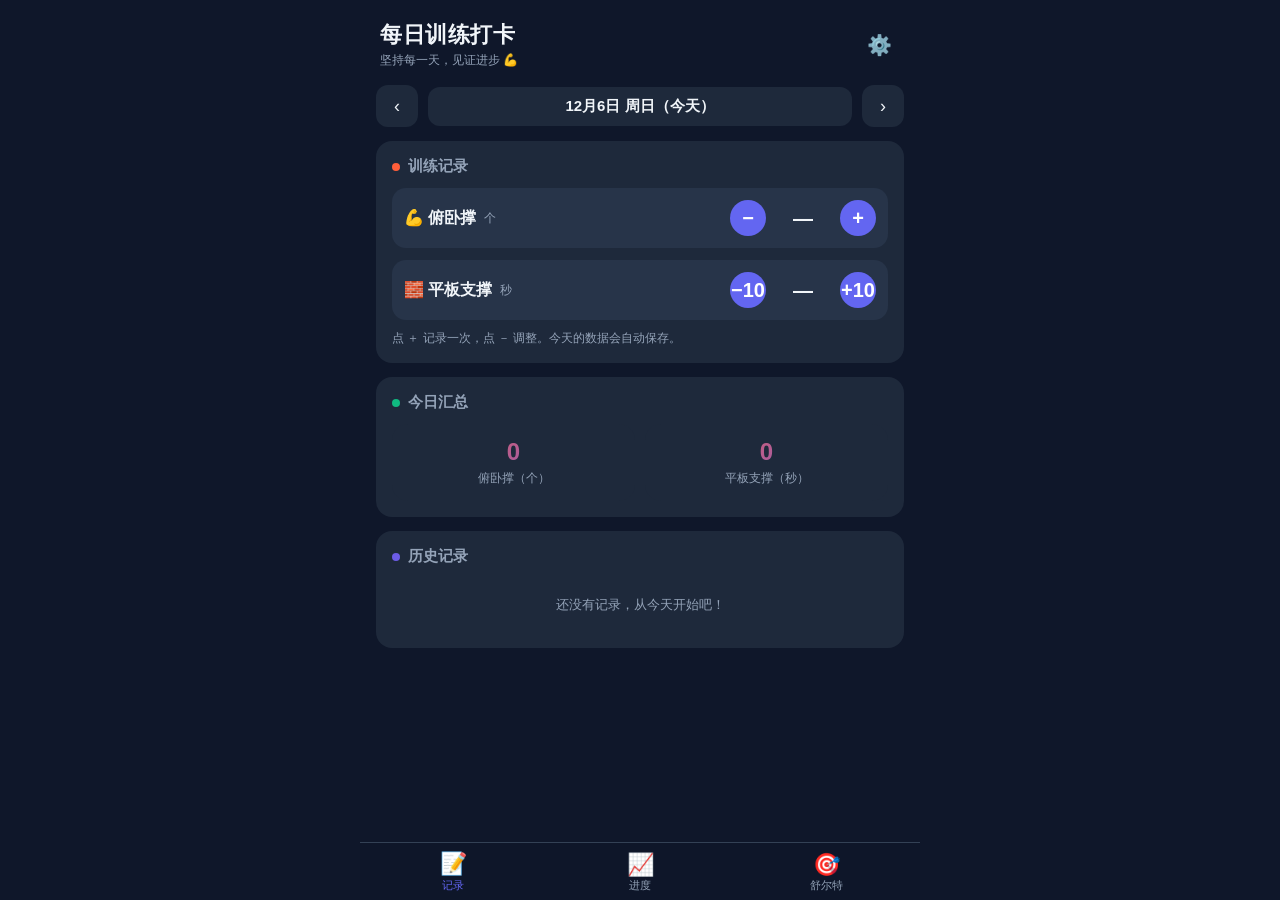
==== index.html @ a4104f98 "训练打卡 PWA 首版" ====
<!DOCTYPE html>
<html lang="zh-CN">
<head>
  <meta charset="UTF-8">
  <meta name="viewport" content="width=device-width, initial-scale=1, viewport-fit=cover">
  <meta name="apple-mobile-web-app-capable" content="yes">
  <meta name="apple-mobile-web-app-status-bar-style" content="black-translucent">
  <meta name="apple-mobile-web-app-title" content="训练打卡">
  <link rel="apple-touch-icon" href="apple-touch-icon.png">
  <link rel="manifest" href="manifest.json">
  <link rel="stylesheet" href="styles.css">
  <title>每日训练打卡</title>
</head>
<body>
  <header class="top">
    <div>
      <h1>每日训练打卡</h1>
      <div class="sub" id="today-sub"></div>
    </div>
    <button class="icon" id="btn-settings" aria-label="设置">⚙️</button>
  </header>

  <main>
    <!-- 日期切换 -->
    <div class="datebar">
      <button id="btn-prev" aria-label="前一天">‹</button>
      <div class="date-label" id="date-label"></div>
      <button id="btn-next" aria-label="后一天">›</button>
    </div>

    <!-- 今日训练 -->
    <section class="card">
      <h2><span class="dot" style="background:var(--orange)"></span>训练记录</h2>
      <div class="training">
        <div class="row">
          <div class="name">💪 俯卧撑 <span class="unit">个</span></div>
          <div class="stepper">
            <button data-key="pushups" data-d="-1">−</button>
            <span class="val" id="v-pushups">—</span>
            <button data-key="pushups" data-d="1">+</button>
          </div>
        </div>
        <div class="row">
          <div class="name">🧱 平板支撑 <span class="unit">秒</span></div>
          <div class="stepper">
            <button data-key="plank" data-d="-10">−10</button>
            <span class="val" id="v-plank">—</span>
            <button data-key="plank" data-d="10">+10</button>
          </div>
        </div>
      </div>
      <p style="font-size:12px;color:var(--muted);margin-top:10px">点 ＋ 记录一次，点 － 调整。今天的数据会自动保存。</p>
    </section>

    <!-- 今日汇总 -->
    <section class="card">
      <h2><span class="dot" style="background:var(--green)"></span>今日汇总</h2>
      <div class="summary">
        <div class="stat"><div class="num" id="sum-pushups">0</div><div class="lbl">俯卧撑（个）</div></div>
        <div class="stat"><div class="num" id="sum-plank">0</div><div class="lbl">平板支撑（秒）</div></div>
      </div>
    </section>

    <!-- 历史记录 -->
    <section class="card">
      <h2><span class="dot" style="background:var(--purple)"></span>历史记录</h2>
      <div class="record-list" id="record-list"></div>
    </section>
  </main>

  <!-- 设置弹窗 -->
  <div class="modal-mask" id="settings-mask">
    <div class="modal tools">
      <h3>⚙️ 设置</h3>
      <button class="btn" id="btn-export">📤 导出备份</button>
      <button class="btn ghost" id="btn-import">📥 导入备份</button>
      <input type="file" id="file-input" accept=".json,application/json" style="display:none">
      <button class="btn danger" id="btn-clear">🗑 清空全部数据</button>
      <div class="row2">
        <button class="btn ghost" id="btn-close-settings">关闭</button>
      </div>
      <p class="hint" style="margin-top:12px">数据仅保存在这部手机里。换手机前记得导出备份。</p>
    </div>
  </div>

  <nav class="bottom">
    <a href="index.html" class="on"><span class="ico">📝</span>记录</a>
    <a href="charts.html"><span class="ico">📈</span>进度</a>
    <a href="schulte.html"><span class="ico">🎯</span>舒尔特</a>
  </nav>

  <div class="toast" id="toast"></div>

  <script src="data.js"></script>
  <script>
    'use strict';
    // ===== 状态 =====
    let currentDate = todayStr(); // 当前查看/编辑的日期
    let today = todayStr();

    // ===== 工具函数 =====
    const $ = (id) => document.getElementById(id);
    let toastTimer = null;
    function toast(msg) {
      const t = $('toast');
      t.textContent = msg;
      t.classList.add('show');
      clearTimeout(toastTimer);
      toastTimer = setTimeout(() => t.classList.remove('show'), 1600);
    }

    function refreshDateLabel() {
      $('date-label').textContent = fmtDate(currentDate) + (currentDate === today ? '（今天）' : '');
      $('today-sub').textContent = '坚持每一天，见证进步 💪';
      $('btn-next').disabled = currentDate >= today;
    }

    function refreshDay() {
      const d = getDay(currentDate);
      $('v-pushups').textContent = d.pushups ?? '—';
      $('v-plank').textContent = d.plank ?? '—';
      // 汇总
      const sum = { pushups: 0, plank: 0 };
      Object.entries(getAllDays()).forEach(([k, v]) => {
        if (k >= currentDate && k <= today) { sum.pushups += v.pushups || 0; sum.plank += v.plank || 0; }
      });
      $('sum-pushups').textContent = sum.pushups;
      $('sum-plank').textContent = sum.plank;
      refreshRecordList();
    }

    function getAllDays() {
      return load().days;
    }

    function refreshRecordList() {
      const box = $('record-list');
      const days = Object.keys(getAllDays()).sort().reverse();
      if (!days.length) {
        box.innerHTML = '<div class="empty">还没有记录，从今天开始吧！</div>';
        return;
      }
      box.innerHTML = days.map((k) => {
        const v = getDay(k);
        const items = [];
        if (v.pushups != null) items.push('俯卧撑 <b>' + v.pushups + '</b>');
        if (v.plank != null) items.push('平板 <b>' + v.plank + 's</b>');
        const vals = items.length ? items.join(' · ') : '<span style="opacity:.5">无</span>';
        return '<div class="record">' +
          '<div class="d">' + fmtDate(k) + '</div>' +
          '<div class="vals">' + vals + '</div>' +
          '<button class="del" data-date="' + k + '">✕</button>' +
          '</div>';
      }).join('');
      box.querySelectorAll('.del').forEach((b) =>
        b.addEventListener('click', () => {
          if (confirm('删除 ' + fmtDate(b.dataset.date) + ' 的记录？')) {
            deleteDay(b.dataset.date);
            toast('已删除');
            refreshDay();
          }
        })
      );
    }

    function adjust(key, delta) {
      const cur = getDay(currentDate)[key] || 0;
      const next = Math.max(0, cur + delta);
      setDay(currentDate, key, next);
      toast(key === 'pushups' ? '俯卧撑已保存' : '平板支撑已保存');
      refreshDay();
    }

    // ===== 事件 =====
    document.querySelectorAll('.stepper button').forEach((b) =>
      b.addEventListener('click', () => adjust(b.dataset.key, parseInt(b.dataset.d)))
    );

    $('btn-prev').addEventListener('click', () => {
      const d = dateOf(currentDate);
      d.setDate(d.getDate() - 1);
      currentDate = d.getFullYear() + '-' + String(d.getMonth() + 1).padStart(2, '0') + '-' + String(d.getDate()).padStart(2, '0');
      refreshDateLabel(); refreshDay();
    });
    $('btn-next').addEventListener('click', () => {
      if (currentDate >= today) return;
      const d = dateOf(currentDate);
      d.setDate(d.getDate() + 1);
      currentDate = d.getFullYear() + '-' + String(d.getMonth() + 1).padStart(2, '0') + '-' + String(d.getDate()).padStart(2, '0');
      refreshDateLabel(); refreshDay();
    });

    // 设置弹窗
    const mask = $('settings-mask');
    $('btn-settings').addEventListener('click', () => mask.classList.add('show'));
    $('btn-close-settings').addEventListener('click', () => mask.classList.remove('show'));
    mask.addEventListener('click', (e) => { if (e.target === mask) mask.classList.remove('show'); });

    $('btn-export').addEventListener('click', () => { exportJSON(); toast('已导出备份文件'); });
    $('btn-import').addEventListener('click', () => $('file-input').click());
    $('file-input').addEventListener('change', () => {
      const f = $('file-input').files[0];
      if (!f) return;
      const reader = new FileReader();
      reader.onload = () => {
        try {
          importJSON(reader.result);
          toast('导入成功');
          refreshDay(); refreshDateLabel();
        } catch (e) {
          alert('导入失败：' + e.message);
        }
      };
      reader.readAsText(f);
      $('file-input').value = '';
    });
    $('btn-clear').addEventListener('click', () => {
      if (confirm('确定清空全部训练数据？此操作不可恢复！')) {
        save({ version: 1, days: {}, schulte: [] });
        toast('已清空');
        refreshDay(); refreshDateLabel();
        mask.classList.remove('show');
      }
    });

    // ===== 启动 =====
    refreshDateLabel();
    refreshDay();
  </script>
</body>
</html>
---- styles.css ----
/* ===== 基础 ===== */
:root {
  --bg: #0f172a;
  --card: #1e293b;
  --card2: #273449;
  --line: #334155;
  --text: #f1f5f9;
  --muted: #94a3b8;
  --accent: #6366f1;
  --accent2: #f59e0b;
  --orange: #ff5e3a;
  --purple: #6c5ce7;
  --green: #10b981;
  --red: #ef4444;
  --radius: 16px;
}

* { margin: 0; padding: 0; box-sizing: border-box; -webkit-tap-highlight-color: transparent; }

html { -webkit-text-size-adjust: 100%; }

body {
  background: var(--bg);
  color: var(--text);
  font-family: -apple-system, BlinkMacSystemFont, 'PingFang SC', 'Segoe UI', 'Microsoft YaHei', sans-serif;
  max-width: 560px;
  margin: 0 auto;
  min-height: 100vh;
  padding-bottom: 96px; /* 给底部导航留空间 */
}

/* ===== 顶部标题栏 ===== */
header.top {
  position: sticky;
  top: 0;
  z-index: 10;
  background: var(--bg);
  padding: 20px 20px 12px;
  display: flex;
  align-items: center;
  justify-content: space-between;
}

header.top h1 { font-size: 22px; font-weight: 700; letter-spacing: .5px; }
header.top .sub { font-size: 12px; color: var(--muted); margin-top: 2px; }
header.top button.icon {
  background: none; border: none; color: var(--muted);
  font-size: 20px; padding: 8px; cursor: pointer;
}
header.top button.icon:active { color: var(--text); }

/* ===== 内容 ===== */
main { padding: 4px 16px 0; }

.card {
  background: var(--card);
  border-radius: var(--radius);
  padding: 16px;
  margin-bottom: 14px;
}
.card h2 {
  font-size: 15px; font-weight: 600; color: var(--muted);
  margin-bottom: 12px;
  display: flex; align-items: center; gap: 8px;
}
.card h2 .dot {
  width: 8px; height: 8px; border-radius: 50%; display: inline-block;
}

/* ===== 日期选择 ===== */
.datebar { display: flex; align-items: center; gap: 10px; margin-bottom: 14px; }
.datebar .date-label {
  flex: 1; text-align: center; font-size: 15px; font-weight: 600;
  background: var(--card); border-radius: 12px; padding: 10px;
}
.datebar button {
  background: var(--card); border: none; color: var(--text);
  width: 42px; height: 42px; border-radius: 12px; font-size: 18px; cursor: pointer;
}
.datebar button:active { background: var(--card2); }

/* ===== 训练输入卡片 ===== */
.training { display: flex; flex-direction: column; gap: 12px; }
.training .row {
  display: flex; align-items: center; justify-content: space-between; gap: 10px;
  background: var(--card2); border-radius: 14px; padding: 12px;
}
.training .name { font-size: 16px; font-weight: 600; display: flex; align-items: center; gap: 8px; }
.training .unit { font-size: 12px; color: var(--muted); font-weight: 400; }

.stepper { display: flex; align-items: center; gap: 10px; }
.stepper button {
  width: 36px; height: 36px; border-radius: 50%; border: none;
  font-size: 20px; font-weight: 700; color: #fff; cursor: pointer;
  background: var(--accent);
}
.stepper button:active { transform: scale(.92); }
.stepper .val { min-width: 54px; text-align: center; font-size: 20px; font-weight: 700; }

/* ===== 今日汇总 ===== */
.summary { display: flex; gap: 10px; }
.summary .stat {
  flex: 1; background: var(--card); border-radius: var(--radius); padding: 14px; text-align: center;
}
.summary .stat .num {
  font-size: 24px; font-weight: 700;
  background: linear-gradient(135deg, var(--orange), var(--purple));
  -webkit-background-clip: text; background-clip: text; color: transparent;
}
.summary .stat .lbl { font-size: 12px; color: var(--muted); margin-top: 4px; }

/* ===== 记录列表 ===== */
.record-list { display: flex; flex-direction: column; gap: 8px; }
.record {
  display: flex; align-items: center; justify-content: space-between;
  background: var(--card2); border-radius: 12px; padding: 10px 14px;
}
.record .d { font-size: 14px; font-weight: 600; }
.record .vals { display: flex; align-items: center; gap: 14px; font-size: 12px; color: var(--muted); }
.record .vals b { color: var(--text); font-size: 14px; }
.record .del {
  background: none; border: none; color: var(--muted);
  font-size: 16px; padding: 6px; cursor: pointer;
}
.record .del:active { color: var(--red); }
.empty { text-align: center; color: var(--muted); font-size: 13px; padding: 18px 0; }

/* ===== 按钮 ===== */
.btn {
  display: block; width: 100%; border: none; border-radius: 14px;
  background: var(--accent); color: #fff;
  font-size: 16px; font-weight: 600; padding: 14px; cursor: pointer;
}
.btn:active { transform: scale(.98); opacity: .9; }
.btn.ghost { background: var(--card2); color: var(--text); }
.btn.danger { background: var(--red); }
.btn:disabled { opacity: .45; }

.row2 { display: flex; gap: 10px; }
.row2 .btn { width: auto; flex: 1; font-size: 14px; }

/* ===== 图表 ===== */
.chart-box { position: relative; height: 260px; }
.chart-note { font-size: 12px; color: var(--muted); margin-top: 8px; }

.seg { display: flex; background: var(--card2); border-radius: 12px; padding: 4px; gap: 4px; margin-bottom: 14px; }
.seg button {
  flex: 1; border: none; background: none; color: var(--muted);
  padding: 9px 0; border-radius: 9px; font-size: 14px; cursor: pointer;
}
.seg button.on { background: var(--accent); color: #fff; font-weight: 600; }

/* ===== 舒尔特 ===== */
.schulte-meta { display: flex; align-items: center; justify-content: space-between; margin-bottom: 14px; }
.timer { font-size: 40px; font-weight: 800; font-variant-numeric: tabular-nums; text-align: center; padding: 8px 0 2px; }
.timer small { font-size: 14px; color: var(--muted); font-weight: 500; }
.schulte-grid {
  display: grid; gap: 8px; margin: 12px 0;
}
.schulte-grid .cell {
  aspect-ratio: 1; border: none; border-radius: 12px;
  background: var(--card2); color: var(--text);
  font-size: 22px; font-weight: 700; cursor: pointer;
}
.schulte-grid .cell.done { opacity: .25; }
.schulte-grid .cell.wrong { background: var(--red); color: #fff; animation: shake .25s; }
.schulte-grid .cell.cur { background: var(--accent); color: #fff; }
.schulte-grid .cell:active { transform: scale(.94); }
@keyframes shake {
  0%, 100% { transform: translateX(0); }
  25% { transform: translateX(-5px); }
  75% { transform: translateX(5px); }
}

.schulte-grid.s3 { grid-template-columns: repeat(3, 1fr); }
.schulte-grid.s4 { grid-template-columns: repeat(4, 1fr); }
.schulte-grid.s5 { grid-template-columns: repeat(5, 1fr); }
.schulte-grid.s3 .cell { font-size: 28px; }
.schulte-grid.s4 .cell { font-size: 24px; }

/* 舒尔特历史记录 */
.schulte-record {
  display: flex; align-items: center; gap: 10px;
  background: var(--card2); border-radius: 12px; padding: 10px 14px; margin-bottom: 8px;
}
.schulte-record .info { flex: 1; }
.schulte-record .time { font-size: 16px; font-weight: 700; }
.schulte-record .sub { font-size: 12px; color: var(--muted); margin-top: 2px; }
.schulte-record .del {
  background: none; border: none; color: var(--muted); font-size: 16px; padding: 8px; cursor: pointer;
}
.schulte-record .del:active { color: var(--red); }

.best {
  display: flex; justify-content: space-around; background: var(--card); border-radius: var(--radius);
  padding: 14px; margin-bottom: 14px;
}
.best .b { text-align: center; }
.best .b .v { font-size: 20px; font-weight: 700; color: var(--accent2); }
.best .b .k { font-size: 12px; color: var(--muted); margin-top: 3px; }

/* ===== 弹窗 ===== */
.modal-mask {
  position: fixed; inset: 0; background: rgba(2, 6, 23, .7);
  display: none; align-items: center; justify-content: center; padding: 24px; z-index: 100;
}
.modal-mask.show { display: flex; }
.modal {
  background: var(--card); border-radius: 18px; width: 100%; max-width: 380px;
  padding: 22px;
}
.modal h3 { font-size: 18px; margin-bottom: 14px; }
.modal .hint { font-size: 13px; color: var(--muted); line-height: 1.6; }
.modal input[type="file"] {
  display: block; margin: 14px 0;
}
.modal .row2 { margin-top: 16px; }

/* ===== 底部导航 ===== */
nav.bottom {
  position: fixed; bottom: 0; left: 50%; transform: translateX(-50%);
  width: 100%; max-width: 560px;
  background: rgba(15, 23, 42, .92);
  backdrop-filter: blur(12px); -webkit-backdrop-filter: blur(12px);
  border-top: 1px solid var(--line);
  display: flex; z-index: 50;
  padding-bottom: env(safe-area-inset-bottom);
}
nav.bottom a {
  flex: 1; text-align: center; text-decoration: none;
  color: var(--muted); padding: 9px 0 7px; font-size: 11px;
}
nav.bottom a .ico { font-size: 22px; line-height: 1.2; display: block; }
nav.bottom a.on { color: var(--accent); }
nav.bottom a.on .ico { transform: translateY(-1px); }

/* ===== 工具页 ===== */
.tools .btn { margin-bottom: 10px; }

/* 结果反馈 */
.toast {
  position: fixed; bottom: 120px; left: 50%; transform: translateX(-50%);
  background: var(--card2); color: var(--text);
  padding: 10px 18px; border-radius: 999px; font-size: 14px;
  opacity: 0; transition: opacity .25s; pointer-events: none; z-index: 200;
}
.toast.show { opacity: 1; }
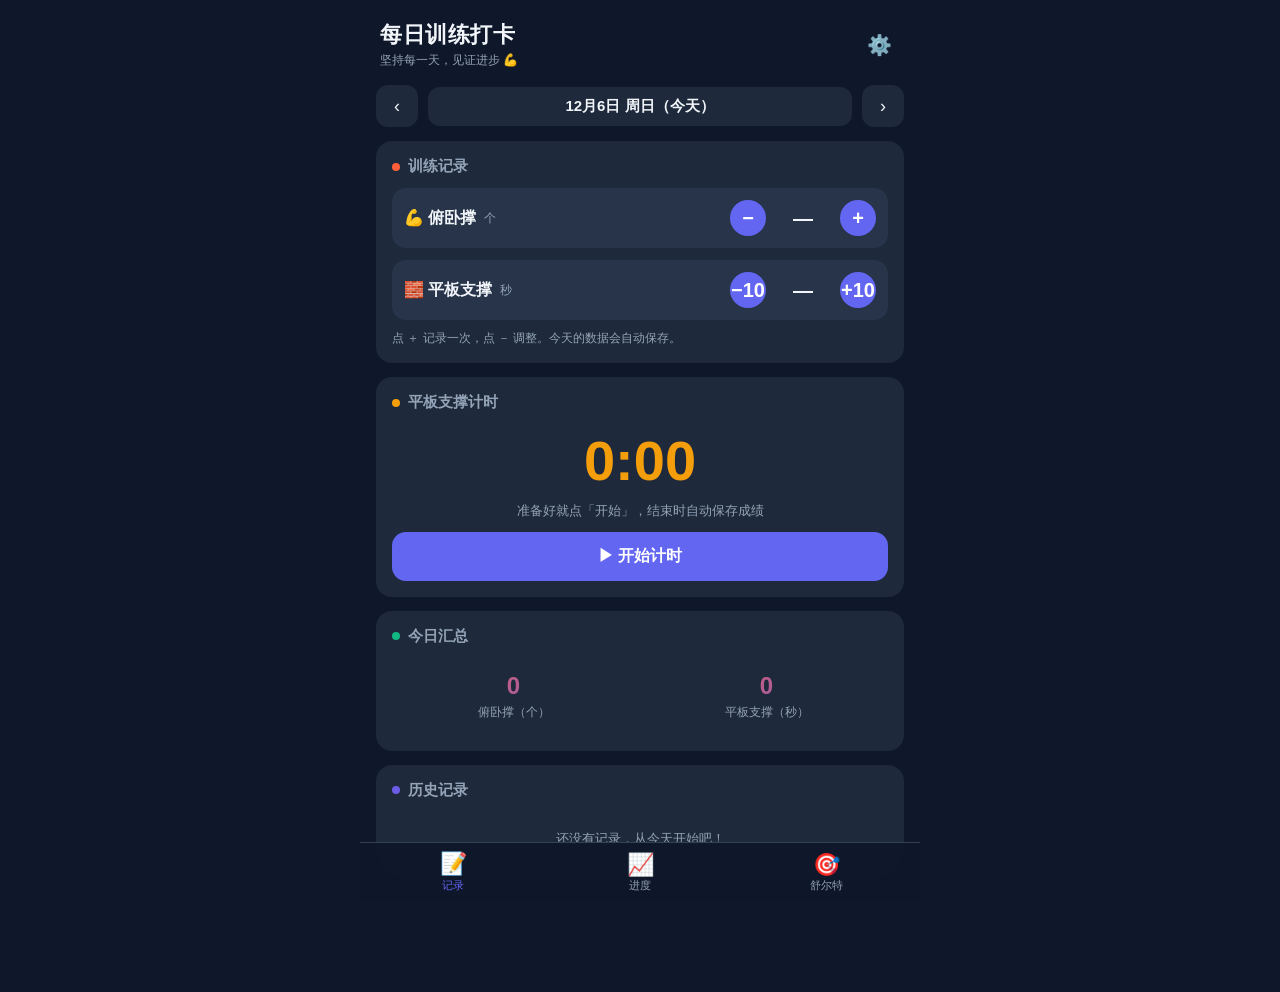
==== commit 4a35797f: "新增平板支撑内置计时器；舒尔特改为白色主题且已点方块不变暗" ====
--- a/index.html
+++ b/index.html
@@ -50,6 +50,14 @@
         </div>
       </div>
       <p style="font-size:12px;color:var(--muted);margin-top:10px">点 ＋ 记录一次，点 － 调整。今天的数据会自动保存。</p>
+    </section>
+
+    <!-- 平板支撑计时 -->
+    <section class="card">
+      <h2><span class="dot" style="background:var(--accent2)"></span>平板支撑计时</h2>
+      <div class="plank-clock" id="plank-clock">0:00</div>
+      <div class="plank-status" id="plank-status">准备好就点「开始」，结束时自动保存成绩</div>
+      <button class="btn" id="btn-plank">▶ 开始计时</button>
     </section>
 
     <!-- 今日汇总 -->
@@ -171,6 +179,36 @@
       refreshDay();
     }
 
+    // ===== 平板支撑计时 =====
+    let plank = { running: false, startTs: 0, timerId: null };
+    function fmtClock(ms) {
+      const total = Math.floor(ms / 1000);
+      return Math.floor(total / 60) + ':' + String(total % 60).padStart(2, '0');
+    }
+    function startPlank() {
+      if (plank.running) return;
+      plank.running = true;
+      plank.startTs = performance.now();
+      $('btn-plank').textContent = '■ 结束并保存';
+      $('plank-status').textContent = '计时中… 坚持住！';
+      plank.timerId = setInterval(() => {
+        $('plank-clock').textContent = fmtClock(performance.now() - plank.startTs);
+      }, 200);
+    }
+    function stopPlank() {
+      if (!plank.running) return;
+      clearInterval(plank.timerId);
+      plank.running = false;
+      const secs = Math.round((performance.now() - plank.startTs) / 1000);
+      $('plank-clock').textContent = fmtClock(secs * 1000);
+      setDay(currentDate, 'plank', secs);
+      toast('🧱 平板支撑 ' + secs + ' 秒，已保存');
+      $('btn-plank').textContent = '▶ 再来一次';
+      $('plank-status').textContent = '已保存到今天的记录';
+      refreshDay();
+    }
+    $('btn-plank').addEventListener('click', () => (plank.running ? stopPlank() : startPlank()));
+
     // ===== 事件 =====
     document.querySelectorAll('.stepper button').forEach((b) =>
       b.addEventListener('click', () => adjust(b.dataset.key, parseInt(b.dataset.d)))
--- a/styles.css
+++ b/styles.css
@@ -159,10 +159,10 @@
 }
 .schulte-grid .cell {
   aspect-ratio: 1; border: none; border-radius: 12px;
-  background: var(--card2); color: var(--text);
+  background: #ffffff; color: #0f172a;
   font-size: 22px; font-weight: 700; cursor: pointer;
-}
-.schulte-grid .cell.done { opacity: .25; }
+  box-shadow: 0 1px 2px rgba(15, 23, 42, .08);
+}
 .schulte-grid .cell.wrong { background: var(--red); color: #fff; animation: shake .25s; }
 .schulte-grid .cell.cur { background: var(--accent); color: #fff; }
 .schulte-grid .cell:active { transform: scale(.94); }
@@ -198,6 +198,14 @@
 .best .b { text-align: center; }
 .best .b .v { font-size: 20px; font-weight: 700; color: var(--accent2); }
 .best .b .k { font-size: 12px; color: var(--muted); margin-top: 3px; }
+
+/* ===== 平板支撑计时 ===== */
+.plank-clock {
+  font-size: 56px; font-weight: 800; text-align: center;
+  font-variant-numeric: tabular-nums; color: var(--accent2);
+  line-height: 1.1; padding: 6px 0 2px;
+}
+.plank-status { text-align: center; color: var(--muted); font-size: 13px; margin: 8px 0 12px; }
 
 /* ===== 弹窗 ===== */
 .modal-mask {
@@ -245,3 +253,29 @@
   opacity: 0; transition: opacity .25s; pointer-events: none; z-index: 200;
 }
 .toast.show { opacity: 1; }
+
+/* ===== 舒尔特页白色主题 ===== */
+body.schulte-light { background: #f8fafc; color: #0f172a; }
+body.schulte-light header.top { background: #f8fafc; }
+body.schulte-light header.top .sub { color: #64748b; }
+body.schulte-light .card { background: #ffffff; }
+body.schulte-light .card h2 { color: #64748b; }
+body.schulte-light .seg { background: #e2e8f0; }
+body.schulte-light .seg button { color: #64748b; }
+body.schulte-light .seg button.on { background: var(--accent); color: #fff; }
+body.schulte-light .best { background: #ffffff; }
+body.schulte-light .best .b .v { color: #f59e0b; }
+body.schulte-light .best .b .k { color: #64748b; }
+body.schulte-light .chart-note { color: #64748b; }
+body.schulte-light .schulte-record { background: #f1f5f9; }
+body.schulte-light .schulte-record .sub { color: #64748b; }
+body.schulte-light #progress { color: #64748b; }
+body.schulte-light .timer { color: #0f172a; }
+body.schulte-light .del { color: #64748b; }
+body.schulte-light .del:active { color: var(--red); }
+body.schulte-light nav.bottom {
+  background: rgba(255, 255, 255, .95);
+  border-top-color: #e2e8f0;
+}
+body.schulte-light nav.bottom a { color: #64748b; }
+body.schulte-light nav.bottom a.on { color: var(--accent); }
